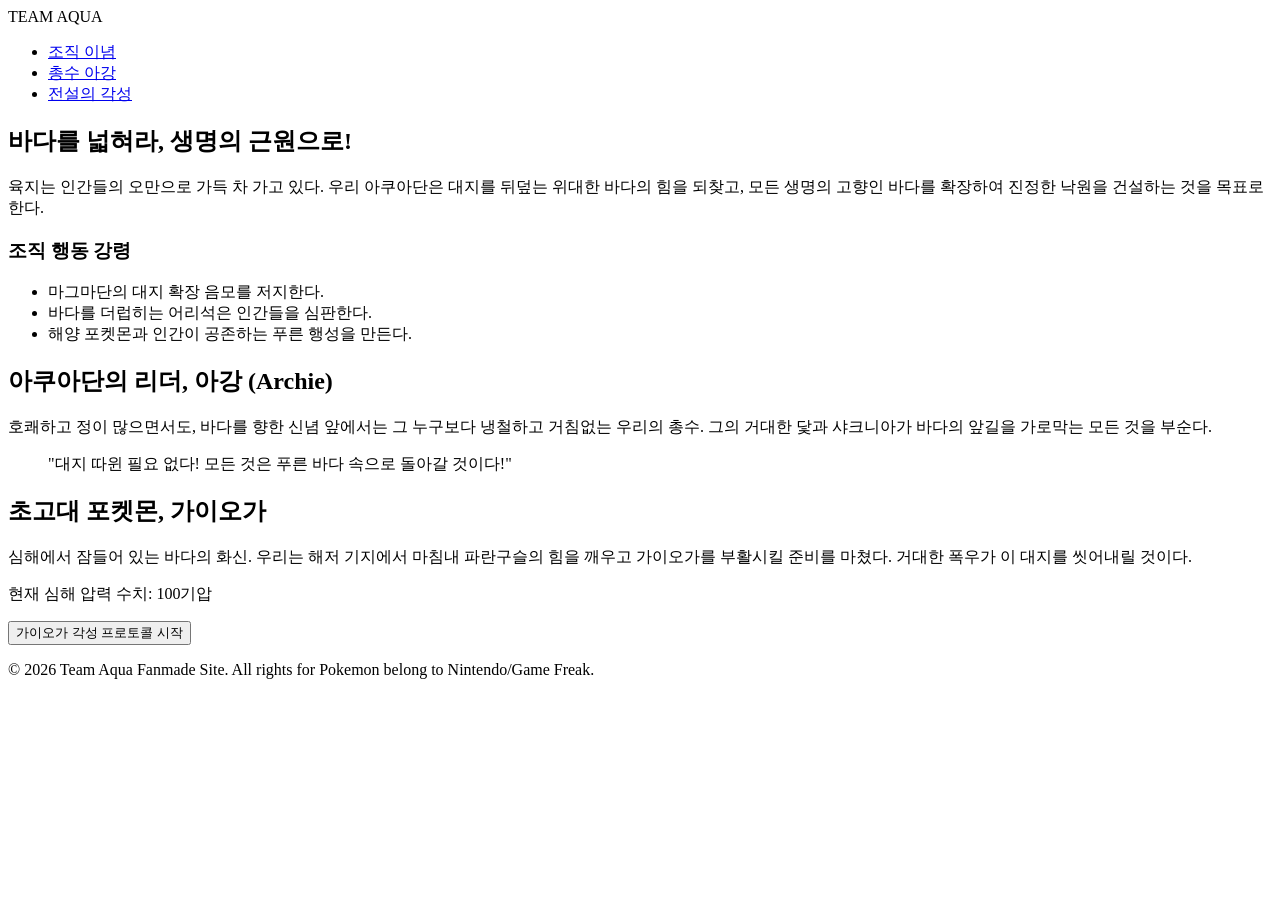
==== index.html @ 34874285 "Rename gemini-code-1783933275994.html to index.html" ====
<!DOCTYPE html>
<html lang="ko">
<head>
    <meta charset="UTF-8">
    <meta name="viewport" content="width=device-width, initial-scale=1.0">
    <title>아쿠아단 공식 커뮤니티 (팬메이드)</title>
    <link rel="stylesheet" href="style.css">
</head>
<body>

    <!-- 배경 애니메이션용 오버레이 -->
    <div class="ocean-bg"></div>

    <!-- 헤더 영역 -->
    <header>
        <div class="logo">TEAM AQUA</div>
        <nav>
            <ul>
                <li><a href="#vision" class="active">조직 이념</a></li>
                <li><a href="#leader">총수 아강</a></li>
                <li><a href="#kyogre">전설의 각성</a></li>
            </ul>
        </nav>
    </header>

    <!-- 메인 컨텐츠 리액터 -->
    <main class="container">
        
        <!-- 섹션 1: 조직 이념 -->
        <section id="vision" class="content-section active">
            <h2>바다를 넓혀라, 생명의 근원으로!</h2>
            <p>육지는 인간들의 오만으로 가득 차 가고 있다. 우리 아쿠아단은 대지를 뒤덮는 위대한 바다의 힘을 되찾고, 모든 생명의 고향인 바다를 확장하여 진정한 낙원을 건설하는 것을 목표로 한다.</p>
            <div class="card">
                <h3>조직 행동 강령</h3>
                <ul>
                    <li>마그마단의 대지 확장 음모를 저지한다.</li>
                    <li>바다를 더럽히는 어리석은 인간들을 심판한다.</li>
                    <li>해양 포켓몬과 인간이 공존하는 푸른 행성을 만든다.</li>
                </ul>
            </div>
        </section>

        <!-- 섹션 2: 총수 아강 -->
        <section id="leader" class="content-section">
            <h2>아쿠아단의 리더, 아강 (Archie)</h2>
            <p>호쾌하고 정이 많으면서도, 바다를 향한 신념 앞에서는 그 누구보다 냉철하고 거침없는 우리의 총수. 그의 거대한 닻과 샤크니아가 바다의 앞길을 가로막는 모든 것을 부순다.</p>
            <blockquote class="leader-quote">
                "대지 따윈 필요 없다! 모든 것은 푸른 바다 속으로 돌아갈 것이다!"
            </blockquote>
        </section>

        <!-- 섹션 3: 전설의 각성 -->
        <section id="kyogre" class="content-section">
            <h2>초고대 포켓몬, 가이오가</h2>
            <p>심해에서 잠들어 있는 바다의 화신. 우리는 해저 기지에서 마침내 파란구슬의 힘을 깨우고 가이오가를 부활시킬 준비를 마쳤다. 거대한 폭우가 이 대지를 씻어내릴 것이다.</p>
            
            <!-- 가상 인터랙션 버튼 -->
            <div class="widget-box">
                <p class="status-text">현재 심해 압력 수치: <span id="pressure-val">100</span>기압</p>
                <button id="awaken-btn" class="btn">가이오가 각성 프로토콜 시작</button>
            </div>
        </section>

    </main>

    <!-- 푸터 영역 -->
    <footer>
        <p>&copy; 2026 Team Aqua Fanmade Site. All rights for Pokemon belong to Nintendo/Game Freak.</p>
    </footer>

    <script src="script.js"></script>
</body>
</html>
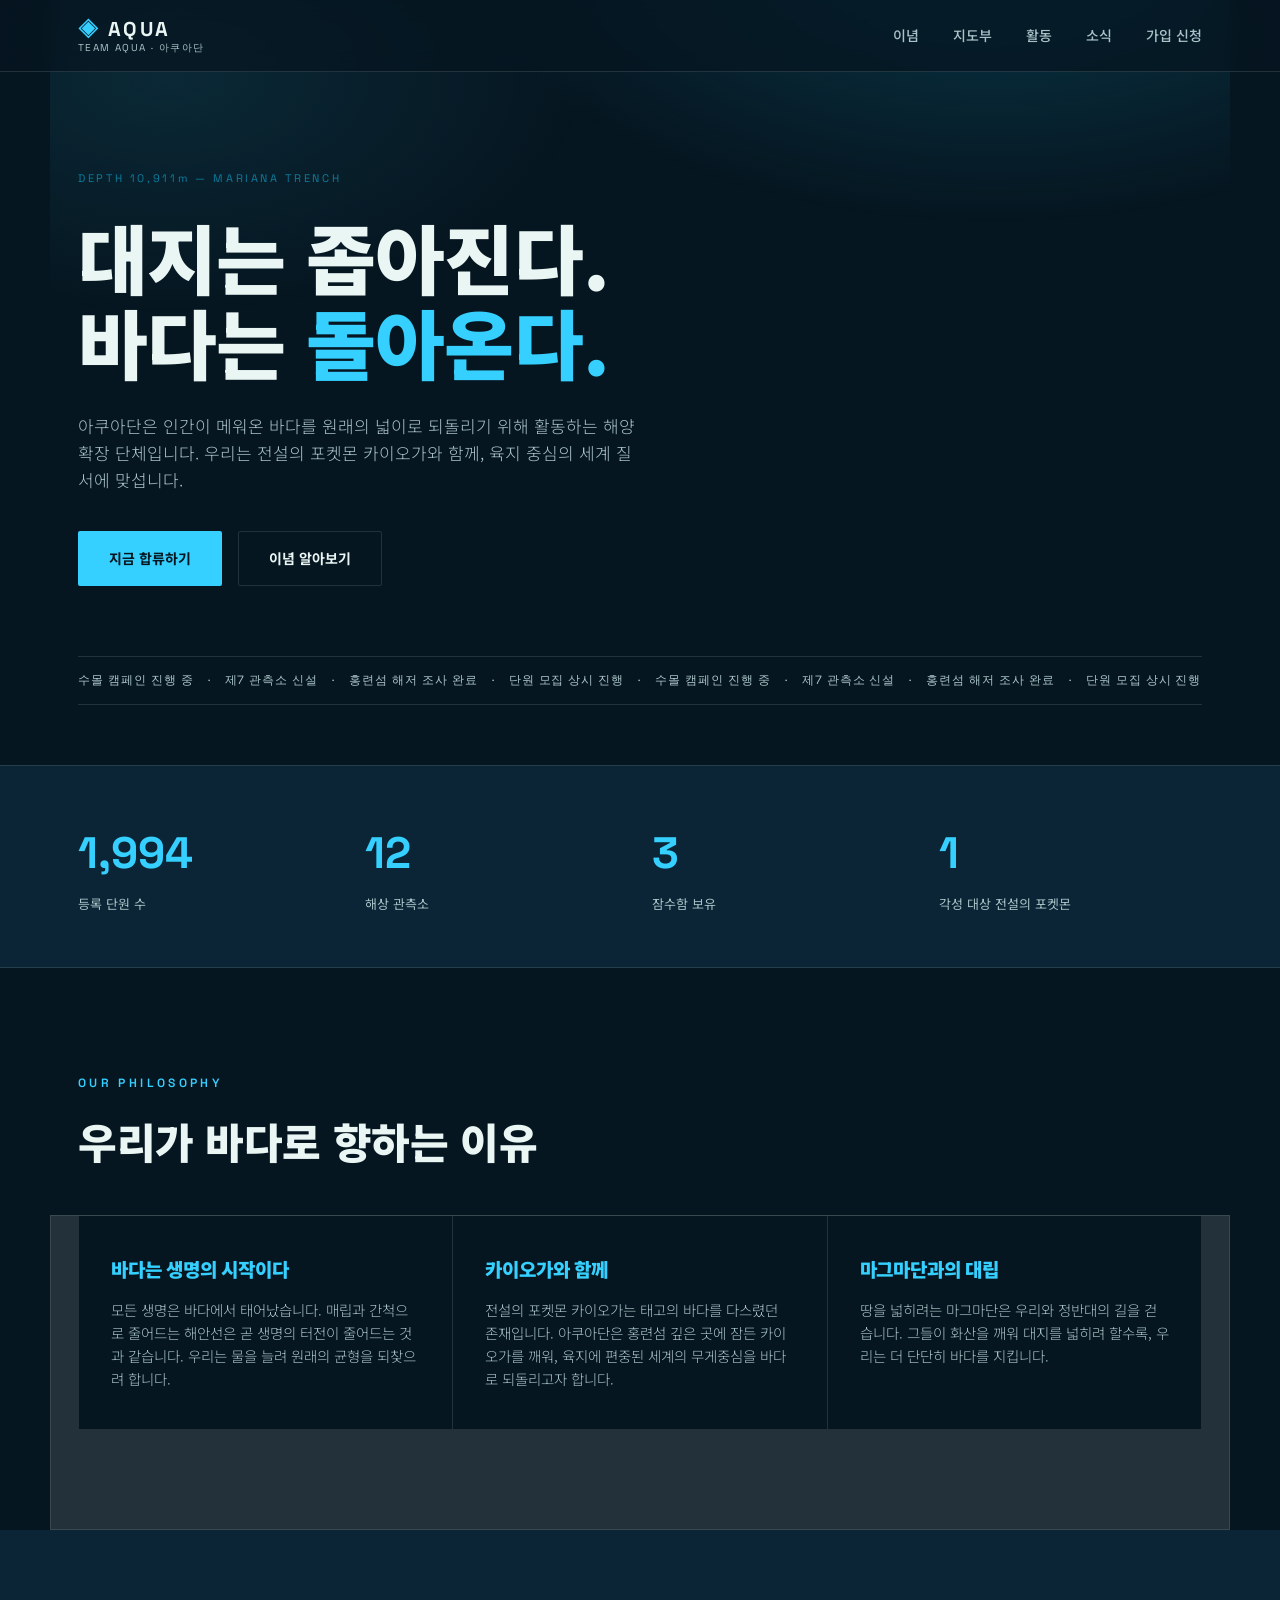
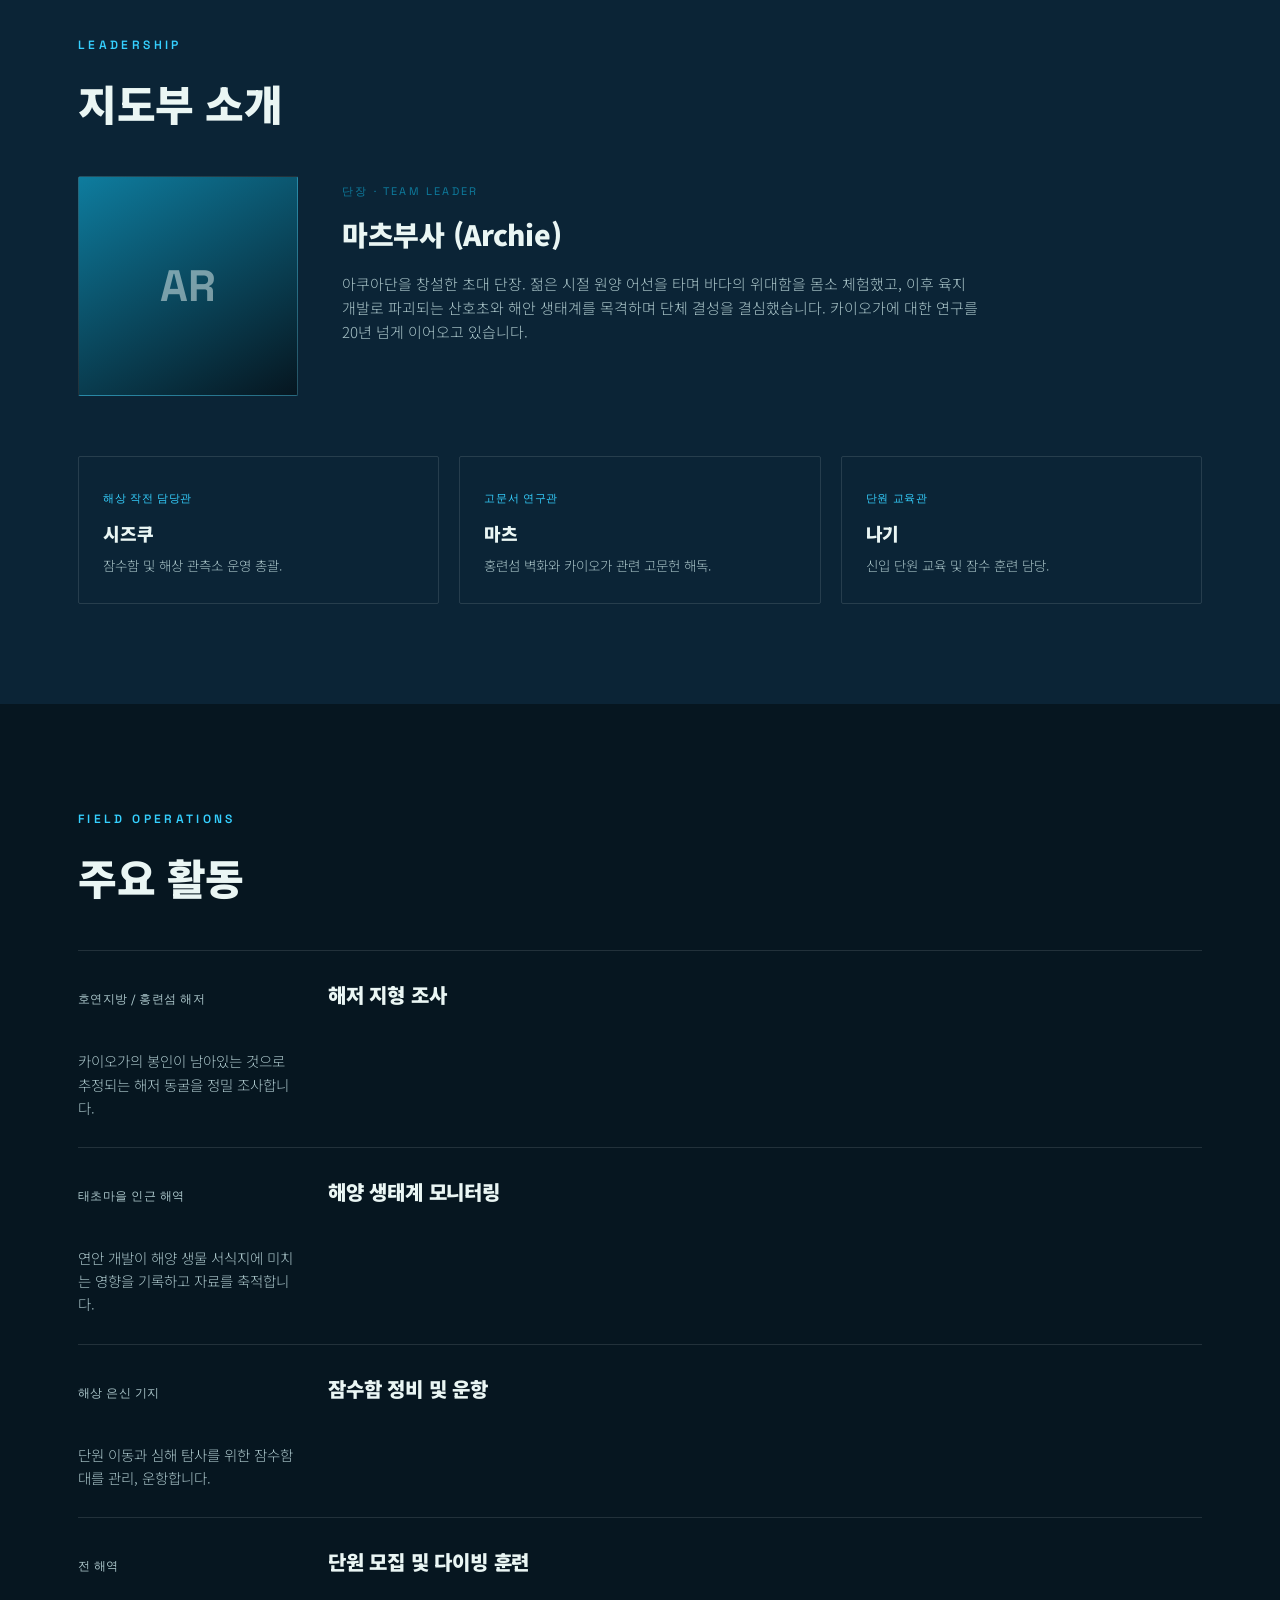
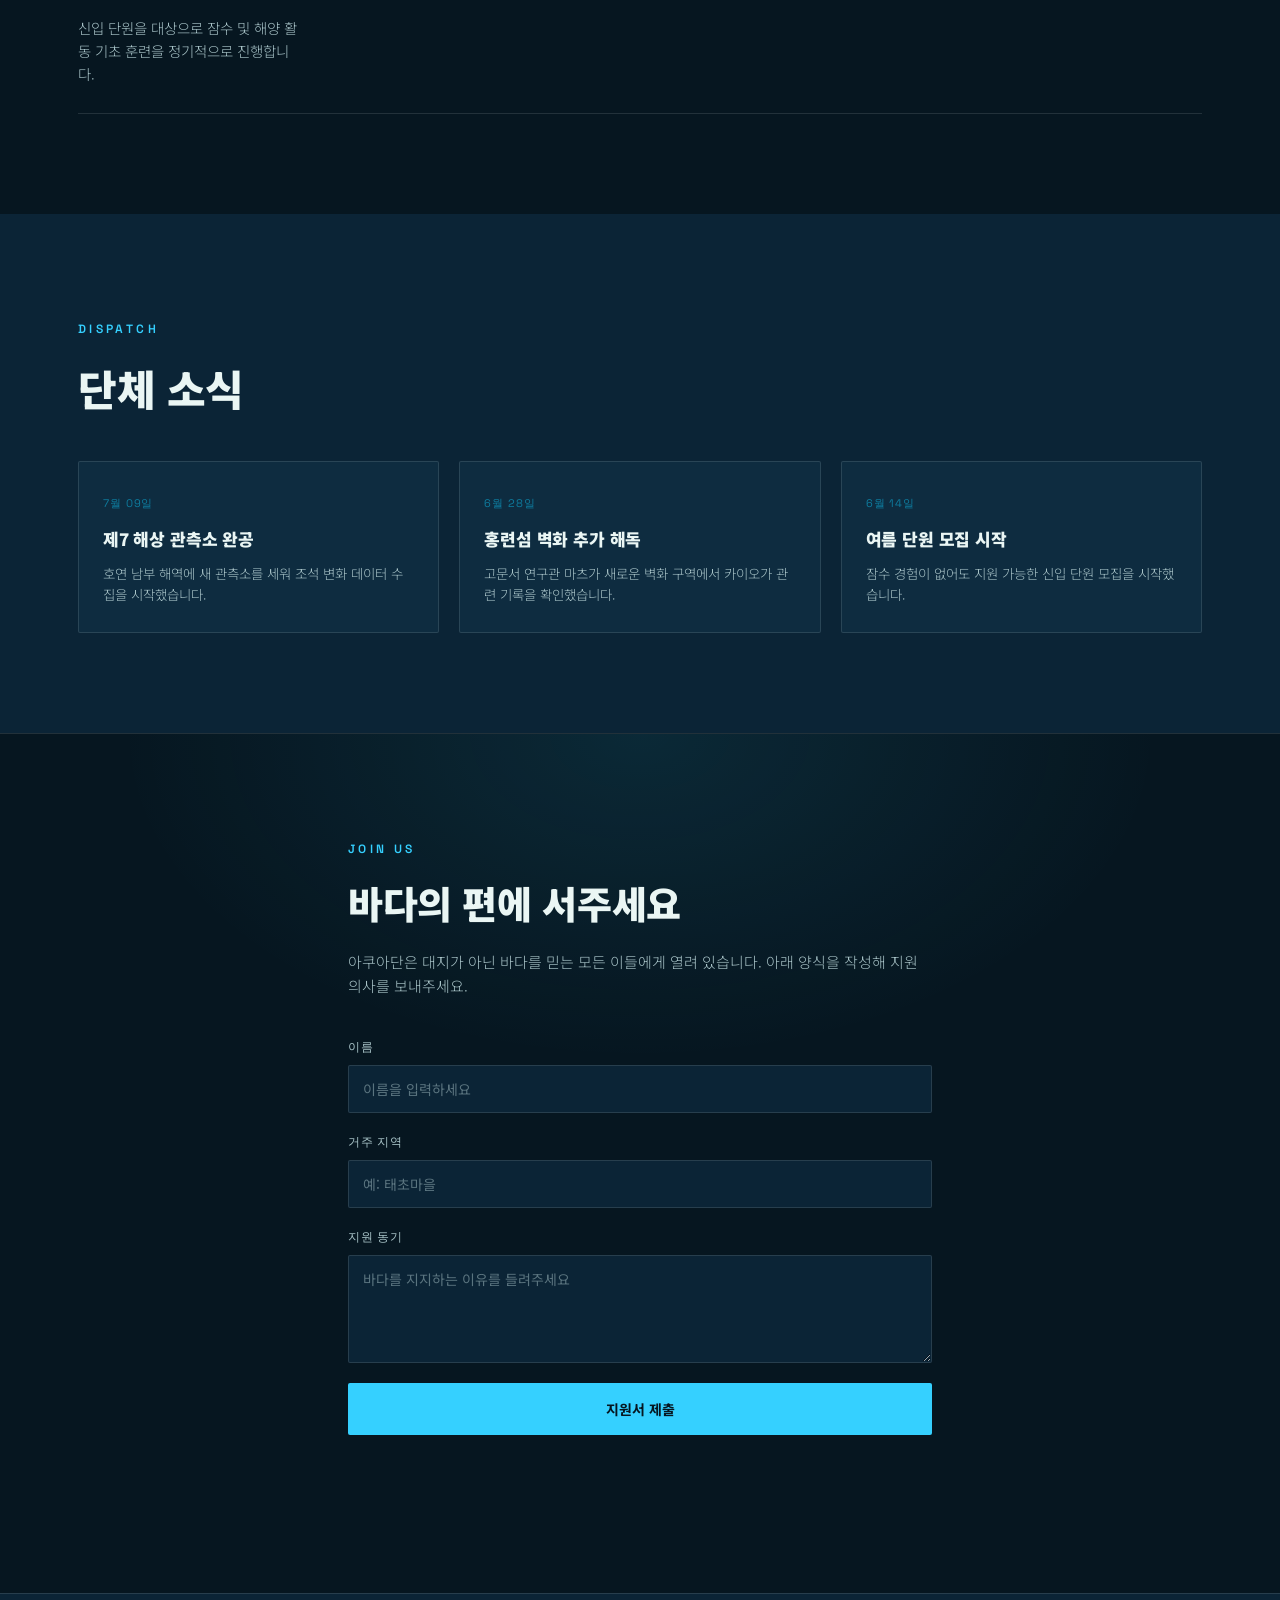
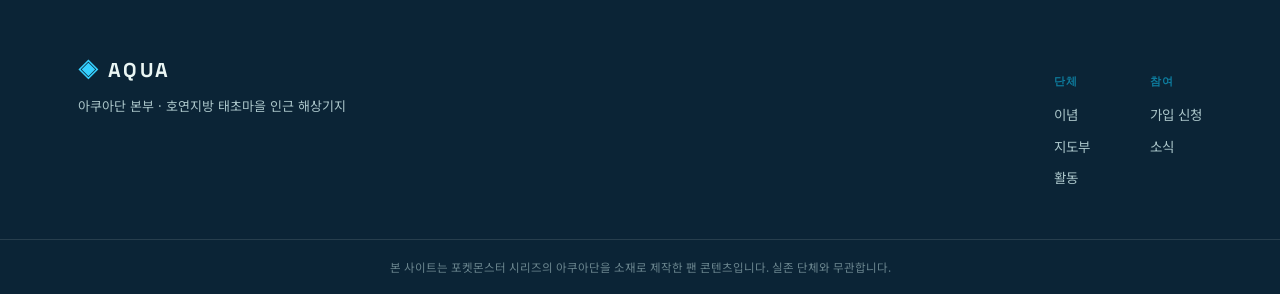
==== commit 1cbd17c7: "Add files via upload" ====
--- a/index.html
+++ b/index.html
@@ -1,73 +1,246 @@
 <!DOCTYPE html>
 <html lang="ko">
 <head>
-    <meta charset="UTF-8">
-    <meta name="viewport" content="width=device-width, initial-scale=1.0">
-    <title>아쿠아단 공식 커뮤니티 (팬메이드)</title>
-    <link rel="stylesheet" href="style.css">
+<meta charset="UTF-8">
+<meta name="viewport" content="width=device-width, initial-scale=1.0">
+<title>아쿠아단 | 바다를 되찾는 사람들</title>
+<link rel="preconnect" href="https://fonts.googleapis.com">
+<link href="https://fonts.googleapis.com/css2?family=Space+Grotesk:wght@400;500;600;700&family=Noto+Sans+KR:wght@300;400;500;700;900&display=swap" rel="stylesheet">
+<link rel="stylesheet" href="style.css">
 </head>
 <body>
 
-    <!-- 배경 애니메이션용 오버레이 -->
-    <div class="ocean-bg"></div>
-
-    <!-- 헤더 영역 -->
-    <header>
-        <div class="logo">TEAM AQUA</div>
-        <nav>
-            <ul>
-                <li><a href="#vision" class="active">조직 이념</a></li>
-                <li><a href="#leader">총수 아강</a></li>
-                <li><a href="#kyogre">전설의 각성</a></li>
-            </ul>
-        </nav>
-    </header>
-
-    <!-- 메인 컨텐츠 리액터 -->
-    <main class="container">
-        
-        <!-- 섹션 1: 조직 이념 -->
-        <section id="vision" class="content-section active">
-            <h2>바다를 넓혀라, 생명의 근원으로!</h2>
-            <p>육지는 인간들의 오만으로 가득 차 가고 있다. 우리 아쿠아단은 대지를 뒤덮는 위대한 바다의 힘을 되찾고, 모든 생명의 고향인 바다를 확장하여 진정한 낙원을 건설하는 것을 목표로 한다.</p>
-            <div class="card">
-                <h3>조직 행동 강령</h3>
-                <ul>
-                    <li>마그마단의 대지 확장 음모를 저지한다.</li>
-                    <li>바다를 더럽히는 어리석은 인간들을 심판한다.</li>
-                    <li>해양 포켓몬과 인간이 공존하는 푸른 행성을 만든다.</li>
-                </ul>
-            </div>
-        </section>
-
-        <!-- 섹션 2: 총수 아강 -->
-        <section id="leader" class="content-section">
-            <h2>아쿠아단의 리더, 아강 (Archie)</h2>
-            <p>호쾌하고 정이 많으면서도, 바다를 향한 신념 앞에서는 그 누구보다 냉철하고 거침없는 우리의 총수. 그의 거대한 닻과 샤크니아가 바다의 앞길을 가로막는 모든 것을 부순다.</p>
-            <blockquote class="leader-quote">
-                "대지 따윈 필요 없다! 모든 것은 푸른 바다 속으로 돌아갈 것이다!"
-            </blockquote>
-        </section>
-
-        <!-- 섹션 3: 전설의 각성 -->
-        <section id="kyogre" class="content-section">
-            <h2>초고대 포켓몬, 가이오가</h2>
-            <p>심해에서 잠들어 있는 바다의 화신. 우리는 해저 기지에서 마침내 파란구슬의 힘을 깨우고 가이오가를 부활시킬 준비를 마쳤다. 거대한 폭우가 이 대지를 씻어내릴 것이다.</p>
-            
-            <!-- 가상 인터랙션 버튼 -->
-            <div class="widget-box">
-                <p class="status-text">현재 심해 압력 수치: <span id="pressure-val">100</span>기압</p>
-                <button id="awaken-btn" class="btn">가이오가 각성 프로토콜 시작</button>
-            </div>
-        </section>
-
-    </main>
-
-    <!-- 푸터 영역 -->
-    <footer>
-        <p>&copy; 2026 Team Aqua Fanmade Site. All rights for Pokemon belong to Nintendo/Game Freak.</p>
-    </footer>
-
-    <script src="script.js"></script>
+<div class="sonar-layer" id="sonarLayer" aria-hidden="true"></div>
+
+<header class="site-header" id="siteHeader">
+  <div class="header-inner">
+    <a href="#top" class="brand">
+      <span class="brand-mark">AQUA</span>
+      <span class="brand-sub">TEAM AQUA · 아쿠아단</span>
+    </a>
+    <nav class="main-nav" aria-label="주요 메뉴">
+      <a href="#mission">이념</a>
+      <a href="#leadership">지도부</a>
+      <a href="#operations">활동</a>
+      <a href="#news">소식</a>
+      <a href="#join">가입 신청</a>
+    </nav>
+    <button class="nav-toggle" id="navToggle" aria-label="메뉴 열기" aria-expanded="false">
+      <span></span><span></span><span></span>
+    </button>
+  </div>
+</header>
+
+<main id="top">
+
+  <section class="hero">
+    <div class="hero-depth-label">DEPTH 10,911m — MARIANA TRENCH</div>
+    <h1 class="hero-headline">
+      대지는 좁아진다.<br>
+      바다는 <span class="hl-accent">돌아온다.</span>
+    </h1>
+    <p class="hero-sub">
+      아쿠아단은 인간이 메워온 바다를 원래의 넓이로 되돌리기 위해 활동하는 해양 확장 단체입니다.
+      우리는 전설의 포켓몬 카이오가와 함께, 육지 중심의 세계 질서에 맞섭니다.
+    </p>
+    <div class="hero-actions">
+      <a href="#join" class="btn btn-primary">지금 합류하기</a>
+      <a href="#mission" class="btn btn-ghost">이념 알아보기</a>
+    </div>
+    <div class="hero-ticker" aria-hidden="true">
+      <div class="ticker-track">
+        <span>수몰 캠페인 진행 중</span><span>·</span>
+        <span>제7 관측소 신설</span><span>·</span>
+        <span>홍련섬 해저 조사 완료</span><span>·</span>
+        <span>단원 모집 상시 진행</span><span>·</span>
+        <span>수몰 캠페인 진행 중</span><span>·</span>
+        <span>제7 관측소 신설</span><span>·</span>
+        <span>홍련섬 해저 조사 완료</span><span>·</span>
+        <span>단원 모집 상시 진행</span><span>·</span>
+      </div>
+    </div>
+  </section>
+
+  <section class="stats" aria-label="단체 현황">
+    <div class="stats-inner">
+      <div class="stat">
+        <span class="stat-num" data-count="1994">0</span>
+        <span class="stat-label">등록 단원 수</span>
+      </div>
+      <div class="stat">
+        <span class="stat-num" data-count="12">0</span>
+        <span class="stat-label">해상 관측소</span>
+      </div>
+      <div class="stat">
+        <span class="stat-num" data-count="3">0</span>
+        <span class="stat-label">잠수함 보유</span>
+      </div>
+      <div class="stat">
+        <span class="stat-num" data-count="1">0</span>
+        <span class="stat-label">각성 대상 전설의 포켓몬</span>
+      </div>
+    </div>
+  </section>
+
+  <section id="mission" class="mission">
+    <div class="section-head">
+      <span class="eyebrow">OUR PHILOSOPHY</span>
+      <h2>우리가 바다로 향하는 이유</h2>
+    </div>
+    <div class="mission-grid">
+      <article class="mission-card">
+        <h3>바다는 생명의 시작이다</h3>
+        <p>모든 생명은 바다에서 태어났습니다. 매립과 간척으로 줄어드는 해안선은 곧 생명의 터전이 줄어드는 것과 같습니다. 우리는 물을 늘려 원래의 균형을 되찾으려 합니다.</p>
+      </article>
+      <article class="mission-card">
+        <h3>카이오가와 함께</h3>
+        <p>전설의 포켓몬 카이오가는 태고의 바다를 다스렸던 존재입니다. 아쿠아단은 홍련섬 깊은 곳에 잠든 카이오가를 깨워, 육지에 편중된 세계의 무게중심을 바다로 되돌리고자 합니다.</p>
+      </article>
+      <article class="mission-card">
+        <h3>마그마단과의 대립</h3>
+        <p>땅을 넓히려는 마그마단은 우리와 정반대의 길을 걷습니다. 그들이 화산을 깨워 대지를 넓히려 할수록, 우리는 더 단단히 바다를 지킵니다.</p>
+      </article>
+    </div>
+  </section>
+
+  <section id="leadership" class="leadership">
+    <div class="section-head">
+      <span class="eyebrow">LEADERSHIP</span>
+      <h2>지도부 소개</h2>
+    </div>
+    <div class="leader-feature">
+      <div class="leader-photo" aria-hidden="true">
+        <div class="photo-placeholder">AR</div>
+      </div>
+      <div class="leader-info">
+        <span class="leader-role">단장 · TEAM LEADER</span>
+        <h3>마츠부사 (Archie)</h3>
+        <p>아쿠아단을 창설한 초대 단장. 젊은 시절 원양 어선을 타며 바다의 위대함을 몸소 체험했고, 이후 육지 개발로 파괴되는 산호초와 해안 생태계를 목격하며 단체 결성을 결심했습니다. 카이오가에 대한 연구를 20년 넘게 이어오고 있습니다.</p>
+      </div>
+    </div>
+    <div class="admin-grid">
+      <div class="admin-card">
+        <span class="admin-tag">해상 작전 담당관</span>
+        <h4>시즈쿠</h4>
+        <p>잠수함 및 해상 관측소 운영 총괄.</p>
+      </div>
+      <div class="admin-card">
+        <span class="admin-tag">고문서 연구관</span>
+        <h4>마츠</h4>
+        <p>홍련섬 벽화와 카이오가 관련 고문헌 해독.</p>
+      </div>
+      <div class="admin-card">
+        <span class="admin-tag">단원 교육관</span>
+        <h4>나기</h4>
+        <p>신입 단원 교육 및 잠수 훈련 담당.</p>
+      </div>
+    </div>
+  </section>
+
+  <section id="operations" class="operations">
+    <div class="section-head">
+      <span class="eyebrow">FIELD OPERATIONS</span>
+      <h2>주요 활동</h2>
+    </div>
+    <div class="ops-list">
+      <div class="ops-row">
+        <span class="ops-loc">호연지방 / 홍련섬 해저</span>
+        <h3>해저 지형 조사</h3>
+        <p>카이오가의 봉인이 남아있는 것으로 추정되는 해저 동굴을 정밀 조사합니다.</p>
+      </div>
+      <div class="ops-row">
+        <span class="ops-loc">태초마을 인근 해역</span>
+        <h3>해양 생태계 모니터링</h3>
+        <p>연안 개발이 해양 생물 서식지에 미치는 영향을 기록하고 자료를 축적합니다.</p>
+      </div>
+      <div class="ops-row">
+        <span class="ops-loc">해상 은신 기지</span>
+        <h3>잠수함 정비 및 운항</h3>
+        <p>단원 이동과 심해 탐사를 위한 잠수함대를 관리, 운항합니다.</p>
+      </div>
+      <div class="ops-row">
+        <span class="ops-loc">전 해역</span>
+        <h3>단원 모집 및 다이빙 훈련</h3>
+        <p>신입 단원을 대상으로 잠수 및 해양 활동 기초 훈련을 정기적으로 진행합니다.</p>
+      </div>
+    </div>
+  </section>
+
+  <section id="news" class="news">
+    <div class="section-head">
+      <span class="eyebrow">DISPATCH</span>
+      <h2>단체 소식</h2>
+    </div>
+    <div class="news-grid">
+      <article class="news-card">
+        <span class="news-date">7월 09일</span>
+        <h3>제7 해상 관측소 완공</h3>
+        <p>호연 남부 해역에 새 관측소를 세워 조석 변화 데이터 수집을 시작했습니다.</p>
+      </article>
+      <article class="news-card">
+        <span class="news-date">6월 28일</span>
+        <h3>홍련섬 벽화 추가 해독</h3>
+        <p>고문서 연구관 마츠가 새로운 벽화 구역에서 카이오가 관련 기록을 확인했습니다.</p>
+      </article>
+      <article class="news-card">
+        <span class="news-date">6월 14일</span>
+        <h3>여름 단원 모집 시작</h3>
+        <p>잠수 경험이 없어도 지원 가능한 신입 단원 모집을 시작했습니다.</p>
+      </article>
+    </div>
+  </section>
+
+  <section id="join" class="join">
+    <div class="join-inner">
+      <span class="eyebrow">JOIN US</span>
+      <h2>바다의 편에 서주세요</h2>
+      <p>아쿠아단은 대지가 아닌 바다를 믿는 모든 이들에게 열려 있습니다. 아래 양식을 작성해 지원 의사를 보내주세요.</p>
+      <form class="join-form" id="joinForm">
+        <div class="field">
+          <label for="name">이름</label>
+          <input type="text" id="name" name="name" placeholder="이름을 입력하세요" required>
+        </div>
+        <div class="field">
+          <label for="region">거주 지역</label>
+          <input type="text" id="region" name="region" placeholder="예: 태초마을" required>
+        </div>
+        <div class="field">
+          <label for="reason">지원 동기</label>
+          <textarea id="reason" name="reason" rows="4" placeholder="바다를 지지하는 이유를 들려주세요"></textarea>
+        </div>
+        <button type="submit" class="btn btn-primary btn-wide">지원서 제출</button>
+        <p class="form-status" id="formStatus" role="status"></p>
+      </form>
+    </div>
+  </section>
+
+</main>
+
+<footer class="site-footer">
+  <div class="footer-inner">
+    <div class="footer-brand">
+      <span class="brand-mark">AQUA</span>
+      <p>아쿠아단 본부 · 호연지방 태초마을 인근 해상기지</p>
+    </div>
+    <div class="footer-links">
+      <div class="footer-col">
+        <h5>단체</h5>
+        <a href="#mission">이념</a>
+        <a href="#leadership">지도부</a>
+        <a href="#operations">활동</a>
+      </div>
+      <div class="footer-col">
+        <h5>참여</h5>
+        <a href="#join">가입 신청</a>
+        <a href="#news">소식</a>
+      </div>
+    </div>
+  </div>
+  <div class="footer-bottom">
+    <p>본 사이트는 포켓몬스터 시리즈의 아쿠아단을 소재로 제작한 팬 콘텐츠입니다. 실존 단체와 무관합니다.</p>
+  </div>
+</footer>
+
+<script src="script.js"></script>
 </body>
 </html>
--- a/style.css
+++ b/style.css
@@ -0,0 +1,555 @@
+/* ================================
+   TEAM AQUA — DESIGN TOKENS
+   Color   : #061620 심해 배경 / #0b2436 서브 배경 / #0e7c9e 티얼 / #35d0ff 시안 액센트 / #eaf6f4 폼(거품) 텍스트 / #ff5d5d 경고(코랄)
+   Type    : 'Noto Sans KR' 900/700 — 헤드라인, 'Noto Sans KR' 400 — 본문, 'Space Grotesk' — 라틴 라벨/숫자
+   Signature: 스크롤 시 퍼지는 소나(sonar) 파동 레이어 — 카이오가가 깨어나길 기다리는 심해의 신호
+   ================================ */
+
+:root{
+  --navy-deep:#061620;
+  --navy-mid:#0b2436;
+  --navy-card:#0e2c40;
+  --teal:#0e7c9e;
+  --cyan:#35d0ff;
+  --foam:#eaf6f4;
+  --foam-dim:#a9c4c8;
+  --coral:#ff5d5d;
+  --line: rgba(234,246,244,0.12);
+  --radius: 2px;
+  --font-display:'Noto Sans KR', sans-serif;
+  --font-label:'Space Grotesk', sans-serif;
+}
+
+*{ box-sizing:border-box; }
+html{ scroll-behavior:smooth; }
+body{
+  margin:0;
+  background:var(--navy-deep);
+  color:var(--foam);
+  font-family:'Noto Sans KR', sans-serif;
+  font-weight:400;
+  line-height:1.6;
+  -webkit-font-smoothing:antialiased;
+  overflow-x:hidden;
+}
+a{ color:inherit; text-decoration:none; }
+h1,h2,h3,h4{ font-family:var(--font-display); font-weight:900; margin:0; letter-spacing:-0.01em; }
+p{ margin:0; }
+ul{ margin:0; padding:0; list-style:none; }
+button{ font-family:inherit; cursor:pointer; }
+input,textarea{ font-family:inherit; }
+
+:focus-visible{
+  outline:2px solid var(--cyan);
+  outline-offset:3px;
+}
+
+.eyebrow{
+  display:inline-block;
+  font-family:var(--font-label);
+  font-size:12px;
+  letter-spacing:0.28em;
+  color:var(--cyan);
+  margin-bottom:14px;
+  font-weight:600;
+}
+
+/* ---------- Sonar signature layer ---------- */
+.sonar-layer{
+  position:fixed;
+  inset:0;
+  pointer-events:none;
+  z-index:0;
+  overflow:hidden;
+}
+.sonar-ring{
+  position:absolute;
+  left:var(--x); top:var(--y);
+  width:20px; height:20px;
+  border-radius:50%;
+  border:1px solid var(--cyan);
+  opacity:0.55;
+  transform:translate(-50%,-50%) scale(0);
+  animation:sonar-expand 2.6s ease-out forwards;
+}
+@keyframes sonar-expand{
+  0%{ transform:translate(-50%,-50%) scale(0); opacity:0.5; }
+  100%{ transform:translate(-50%,-50%) scale(22); opacity:0; }
+}
+@media (prefers-reduced-motion: reduce){
+  .sonar-ring{ animation:none; display:none; }
+}
+
+/* ---------- Header ---------- */
+.site-header{
+  position:fixed; top:0; left:0; right:0;
+  z-index:100;
+  background:rgba(6,22,32,0.72);
+  backdrop-filter:blur(10px);
+  border-bottom:1px solid var(--line);
+  transition:background .3s ease;
+}
+.header-inner{
+  max-width:1180px;
+  margin:0 auto;
+  padding:18px 28px;
+  display:flex;
+  align-items:center;
+  justify-content:space-between;
+}
+.brand{ display:flex; flex-direction:column; line-height:1.1; }
+.brand-mark{
+  font-family:var(--font-label);
+  font-weight:700;
+  font-size:20px;
+  letter-spacing:0.12em;
+  color:var(--foam);
+}
+.brand-mark::before{
+  content:'◈ ';
+  color:var(--cyan);
+}
+.brand-sub{
+  font-family:var(--font-label);
+  font-size:10px;
+  letter-spacing:0.14em;
+  color:var(--foam-dim);
+  margin-top:2px;
+}
+.main-nav{ display:flex; gap:34px; }
+.main-nav a{
+  font-size:14px;
+  font-weight:500;
+  color:var(--foam-dim);
+  position:relative;
+  padding:4px 0;
+  transition:color .2s ease;
+}
+.main-nav a:hover{ color:var(--foam); }
+.main-nav a::after{
+  content:'';
+  position:absolute; left:0; bottom:-2px;
+  width:0; height:1px;
+  background:var(--cyan);
+  transition:width .25s ease;
+}
+.main-nav a:hover::after{ width:100%; }
+
+.nav-toggle{
+  display:none;
+  flex-direction:column;
+  gap:5px;
+  background:none;
+  border:none;
+  padding:6px;
+}
+.nav-toggle span{
+  width:22px; height:2px; background:var(--foam);
+}
+
+/* ---------- Hero ---------- */
+.hero{
+  position:relative;
+  z-index:1;
+  padding:170px 28px 60px;
+  max-width:1180px;
+  margin:0 auto;
+  background:
+    radial-gradient(ellipse 900px 500px at 80% -10%, rgba(14,124,158,0.35), transparent 60%),
+    radial-gradient(ellipse 700px 400px at 10% 10%, rgba(53,208,255,0.10), transparent 60%);
+}
+.hero-depth-label{
+  font-family:var(--font-label);
+  font-size:11px;
+  letter-spacing:0.24em;
+  color:var(--teal);
+  margin-bottom:26px;
+}
+.hero-headline{
+  font-size:clamp(38px, 6.4vw, 76px);
+  line-height:1.12;
+  color:var(--foam);
+  max-width:820px;
+}
+.hl-accent{ color:var(--cyan); }
+.hero-sub{
+  margin-top:28px;
+  max-width:560px;
+  font-size:17px;
+  color:var(--foam-dim);
+  font-weight:300;
+}
+.hero-actions{
+  margin-top:38px;
+  display:flex;
+  gap:16px;
+  flex-wrap:wrap;
+}
+.btn{
+  display:inline-block;
+  padding:15px 30px;
+  font-size:14px;
+  font-weight:700;
+  border-radius:var(--radius);
+  border:1px solid transparent;
+  transition:all .2s ease;
+}
+.btn-primary{
+  background:var(--cyan);
+  color:var(--navy-deep);
+}
+.btn-primary:hover{ background:#5cdcff; transform:translateY(-1px); }
+.btn-ghost{
+  border-color:var(--line);
+  color:var(--foam);
+}
+.btn-ghost:hover{ border-color:var(--cyan); color:var(--cyan); }
+.btn-wide{ width:100%; text-align:center; }
+
+.hero-ticker{
+  margin-top:70px;
+  border-top:1px solid var(--line);
+  border-bottom:1px solid var(--line);
+  overflow:hidden;
+  padding:14px 0;
+}
+.ticker-track{
+  display:flex;
+  gap:14px;
+  white-space:nowrap;
+  width:max-content;
+  font-family:var(--font-label);
+  font-size:12px;
+  letter-spacing:0.08em;
+  color:var(--foam-dim);
+  animation:ticker-scroll 26s linear infinite;
+}
+@keyframes ticker-scroll{
+  from{ transform:translateX(0); }
+  to{ transform:translateX(-50%); }
+}
+
+/* ---------- Stats ---------- */
+.stats{
+  position:relative; z-index:1;
+  background:var(--navy-mid);
+  border-top:1px solid var(--line);
+  border-bottom:1px solid var(--line);
+}
+.stats-inner{
+  max-width:1180px;
+  margin:0 auto;
+  padding:52px 28px;
+  display:grid;
+  grid-template-columns:repeat(4,1fr);
+  gap:24px;
+}
+.stat{ display:flex; flex-direction:column; gap:6px; }
+.stat-num{
+  font-family:var(--font-label);
+  font-size:clamp(28px,4vw,44px);
+  font-weight:700;
+  color:var(--cyan);
+}
+.stat-label{
+  font-size:13px;
+  color:var(--foam-dim);
+}
+
+/* ---------- Section shared ---------- */
+section{ position:relative; z-index:1; }
+.section-head{
+  max-width:1180px;
+  margin:0 auto;
+  padding:100px 28px 40px;
+}
+.section-head h2{
+  font-size:clamp(28px,3.6vw,42px);
+  color:var(--foam);
+}
+
+/* ---------- Mission ---------- */
+.mission-grid{
+  max-width:1180px;
+  margin:0 auto;
+  padding:0 28px 100px;
+  display:grid;
+  grid-template-columns:repeat(3,1fr);
+  gap:1px;
+  background:var(--line);
+  border:1px solid var(--line);
+}
+.mission-card{
+  background:var(--navy-deep);
+  padding:38px 32px;
+}
+.mission-card h3{
+  font-size:19px;
+  color:var(--cyan);
+  margin-bottom:14px;
+}
+.mission-card p{
+  font-size:14.5px;
+  color:var(--foam-dim);
+  font-weight:300;
+}
+
+/* ---------- Leadership ---------- */
+.leadership{ background:var(--navy-mid); }
+.leader-feature{
+  max-width:1180px;
+  margin:0 auto;
+  padding:0 28px 60px;
+  display:grid;
+  grid-template-columns:220px 1fr;
+  gap:44px;
+  align-items:start;
+}
+.photo-placeholder{
+  width:220px; height:220px;
+  background:linear-gradient(150deg, var(--teal), var(--navy-deep));
+  border:1px solid var(--line);
+  display:flex; align-items:center; justify-content:center;
+  font-family:var(--font-label);
+  font-size:44px;
+  font-weight:700;
+  color:rgba(234,246,244,0.5);
+  border-radius:var(--radius);
+}
+.leader-role{
+  font-family:var(--font-label);
+  font-size:11px;
+  letter-spacing:0.2em;
+  color:var(--teal);
+}
+.leader-info h3{
+  font-size:28px;
+  margin:10px 0 16px;
+  color:var(--foam);
+}
+.leader-info p{
+  font-size:15px;
+  color:var(--foam-dim);
+  font-weight:300;
+  max-width:640px;
+}
+.admin-grid{
+  max-width:1180px;
+  margin:0 auto;
+  padding:0 28px 100px;
+  display:grid;
+  grid-template-columns:repeat(3,1fr);
+  gap:20px;
+}
+.admin-card{
+  border:1px solid var(--line);
+  padding:26px 24px;
+  border-radius:var(--radius);
+}
+.admin-tag{
+  font-family:var(--font-label);
+  font-size:11px;
+  color:var(--cyan);
+  letter-spacing:0.06em;
+}
+.admin-card h4{
+  font-size:18px;
+  margin:10px 0 8px;
+  color:var(--foam);
+}
+.admin-card p{
+  font-size:13.5px;
+  color:var(--foam-dim);
+  font-weight:300;
+}
+
+/* ---------- Operations ---------- */
+.ops-list{
+  max-width:1180px;
+  margin:0 auto;
+  padding:0 28px 100px;
+}
+.ops-row{
+  display:grid;
+  grid-template-columns:220px 1fr;
+  gap:30px;
+  padding:28px 0;
+  border-top:1px solid var(--line);
+  align-items:baseline;
+}
+.ops-list .ops-row:last-child{ border-bottom:1px solid var(--line); }
+.ops-loc{
+  font-family:var(--font-label);
+  font-size:12px;
+  color:var(--foam-dim);
+  letter-spacing:0.04em;
+}
+.ops-row h3{
+  font-size:20px;
+  color:var(--foam);
+  margin-bottom:8px;
+}
+.ops-row p{
+  font-size:14.5px;
+  color:var(--foam-dim);
+  font-weight:300;
+  max-width:560px;
+}
+
+/* ---------- News ---------- */
+.news{ background:var(--navy-mid); }
+.news-grid{
+  max-width:1180px;
+  margin:0 auto;
+  padding:0 28px 100px;
+  display:grid;
+  grid-template-columns:repeat(3,1fr);
+  gap:20px;
+}
+.news-card{
+  background:var(--navy-card);
+  border:1px solid var(--line);
+  padding:26px 24px;
+  border-radius:var(--radius);
+  transition:border-color .2s ease, transform .2s ease;
+}
+.news-card:hover{
+  border-color:var(--teal);
+  transform:translateY(-3px);
+}
+.news-date{
+  font-family:var(--font-label);
+  font-size:11px;
+  color:var(--teal);
+  letter-spacing:0.08em;
+}
+.news-card h3{
+  font-size:17px;
+  margin:12px 0 10px;
+  color:var(--foam);
+}
+.news-card p{
+  font-size:13.5px;
+  color:var(--foam-dim);
+  font-weight:300;
+}
+
+/* ---------- Join ---------- */
+.join{
+  background:
+    radial-gradient(ellipse 800px 500px at 50% 0%, rgba(53,208,255,0.10), transparent 65%),
+    var(--navy-deep);
+  border-top:1px solid var(--line);
+}
+.join-inner{
+  max-width:640px;
+  margin:0 auto;
+  padding:100px 28px 120px;
+  text-align:left;
+}
+.join h2{ font-size:clamp(26px,3.4vw,38px); margin-bottom:16px; color:var(--foam); }
+.join > .join-inner > p{
+  color:var(--foam-dim);
+  font-weight:300;
+  font-size:15px;
+  margin-bottom:40px;
+}
+.join-form{ display:flex; flex-direction:column; gap:20px; }
+.field{ display:flex; flex-direction:column; gap:8px; }
+.field label{
+  font-size:12px;
+  letter-spacing:0.06em;
+  color:var(--foam-dim);
+  font-family:var(--font-label);
+}
+.field input, .field textarea{
+  background:var(--navy-mid);
+  border:1px solid var(--line);
+  border-radius:var(--radius);
+  padding:13px 14px;
+  color:var(--foam);
+  font-size:14px;
+  resize:vertical;
+  transition:border-color .2s ease;
+}
+.field input:focus, .field textarea:focus{
+  border-color:var(--cyan);
+  outline:none;
+}
+.field input::placeholder, .field textarea::placeholder{ color:rgba(169,196,200,0.5); }
+.form-status{
+  font-size:13.5px;
+  color:var(--cyan);
+  min-height:18px;
+}
+
+/* ---------- Footer ---------- */
+.site-footer{
+  background:var(--navy-mid);
+  border-top:1px solid var(--line);
+  position:relative; z-index:1;
+}
+.footer-inner{
+  max-width:1180px;
+  margin:0 auto;
+  padding:60px 28px 40px;
+  display:flex;
+  justify-content:space-between;
+  gap:40px;
+  flex-wrap:wrap;
+}
+.footer-brand p{
+  margin-top:10px;
+  font-size:13px;
+  color:var(--foam-dim);
+  max-width:280px;
+}
+.footer-links{ display:flex; gap:60px; }
+.footer-col h5{
+  font-family:var(--font-label);
+  font-size:11px;
+  letter-spacing:0.12em;
+  color:var(--teal);
+  margin-bottom:14px;
+}
+.footer-col a{
+  display:block;
+  font-size:13.5px;
+  color:var(--foam-dim);
+  margin-bottom:10px;
+}
+.footer-col a:hover{ color:var(--cyan); }
+.footer-bottom{
+  border-top:1px solid var(--line);
+  padding:18px 28px;
+  text-align:center;
+}
+.footer-bottom p{
+  font-size:11.5px;
+  color:rgba(169,196,200,0.6);
+  max-width:1180px;
+  margin:0 auto;
+}
+
+/* ---------- Reveal on scroll ---------- */
+.reveal{
+  opacity:0;
+  transform:translateY(18px);
+  transition:opacity .7s ease, transform .7s ease;
+}
+.reveal.is-visible{
+  opacity:1;
+  transform:translateY(0);
+}
+
+/* ---------- Responsive ---------- */
+@media (max-width: 860px){
+  .main-nav{ display:none; }
+  .nav-toggle{ display:flex; }
+  .mission-grid{ grid-template-columns:1fr; }
+  .admin-grid{ grid-template-columns:1fr; }
+  .news-grid{ grid-template-columns:1fr; }
+  .stats-inner{ grid-template-columns:repeat(2,1fr); }
+  .leader-feature{ grid-template-columns:1fr; }
+  .ops-row{ grid-template-columns:1fr; gap:8px; }
+}
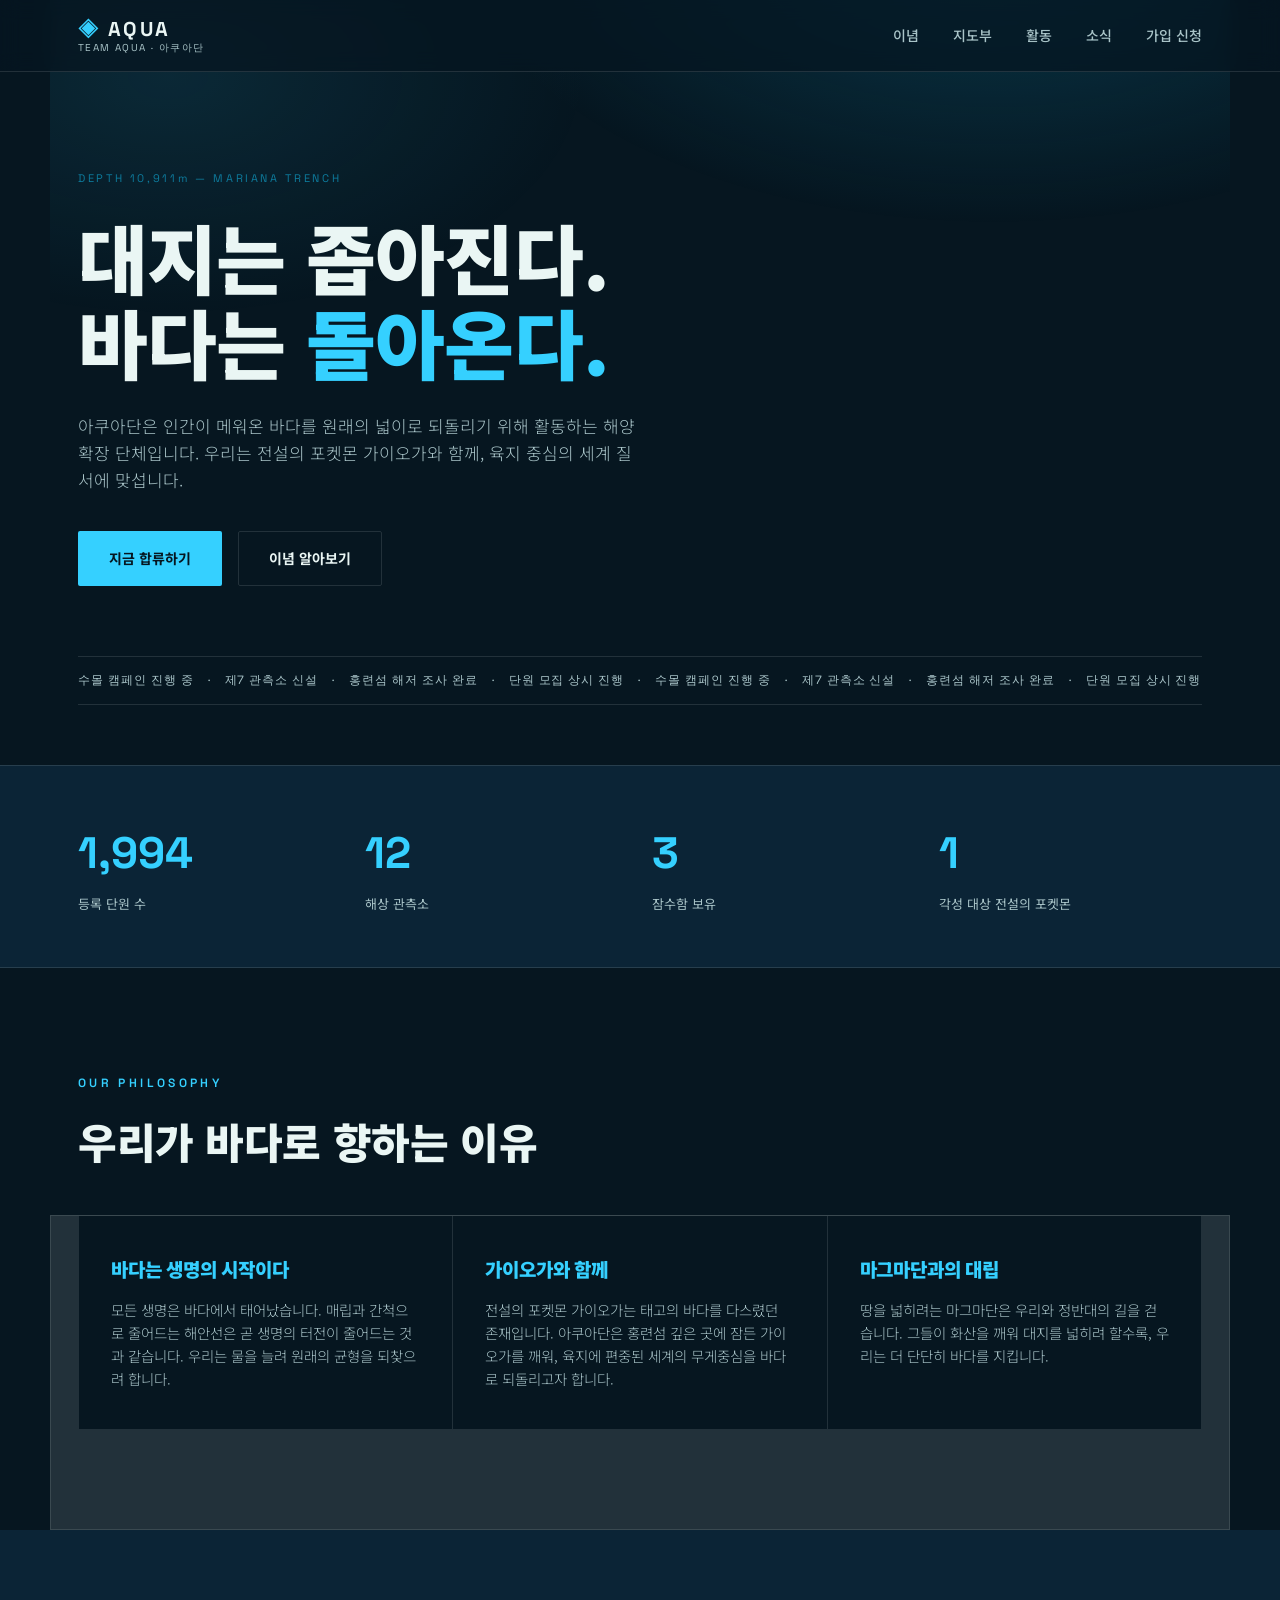
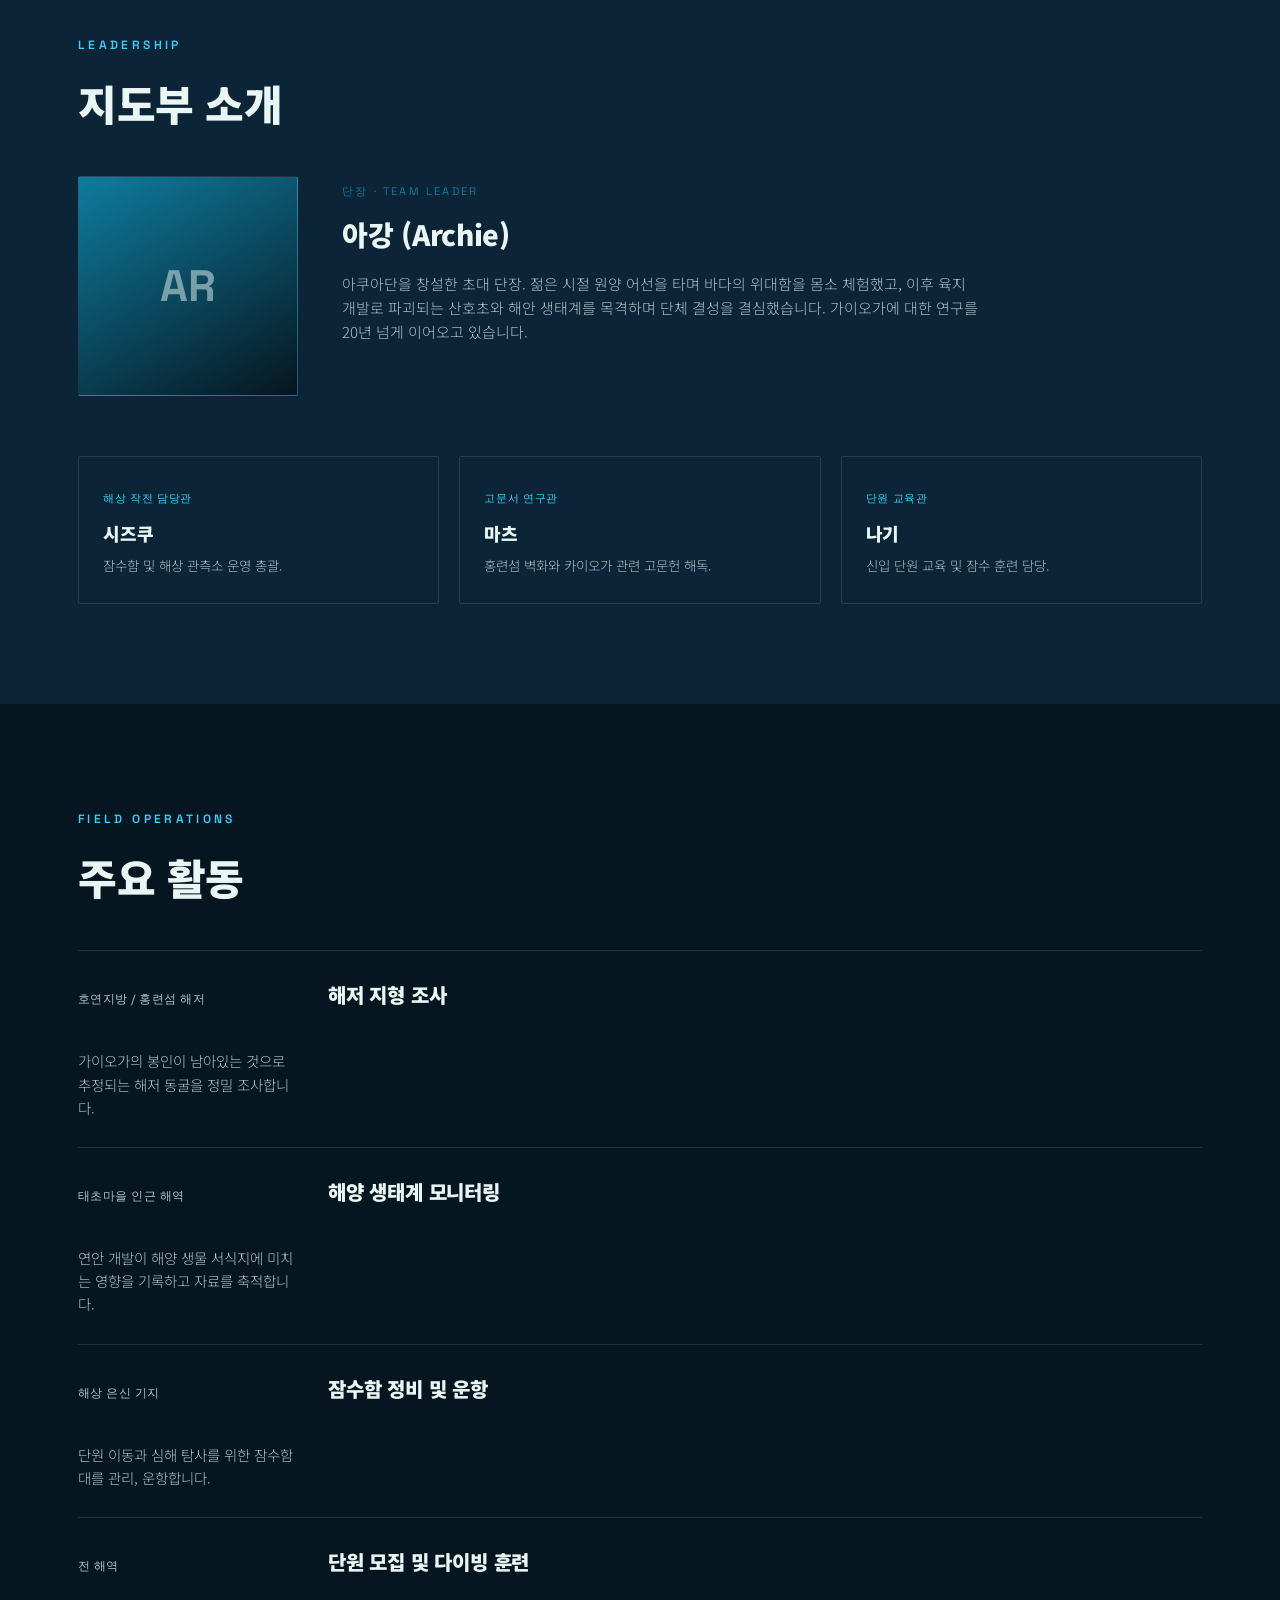
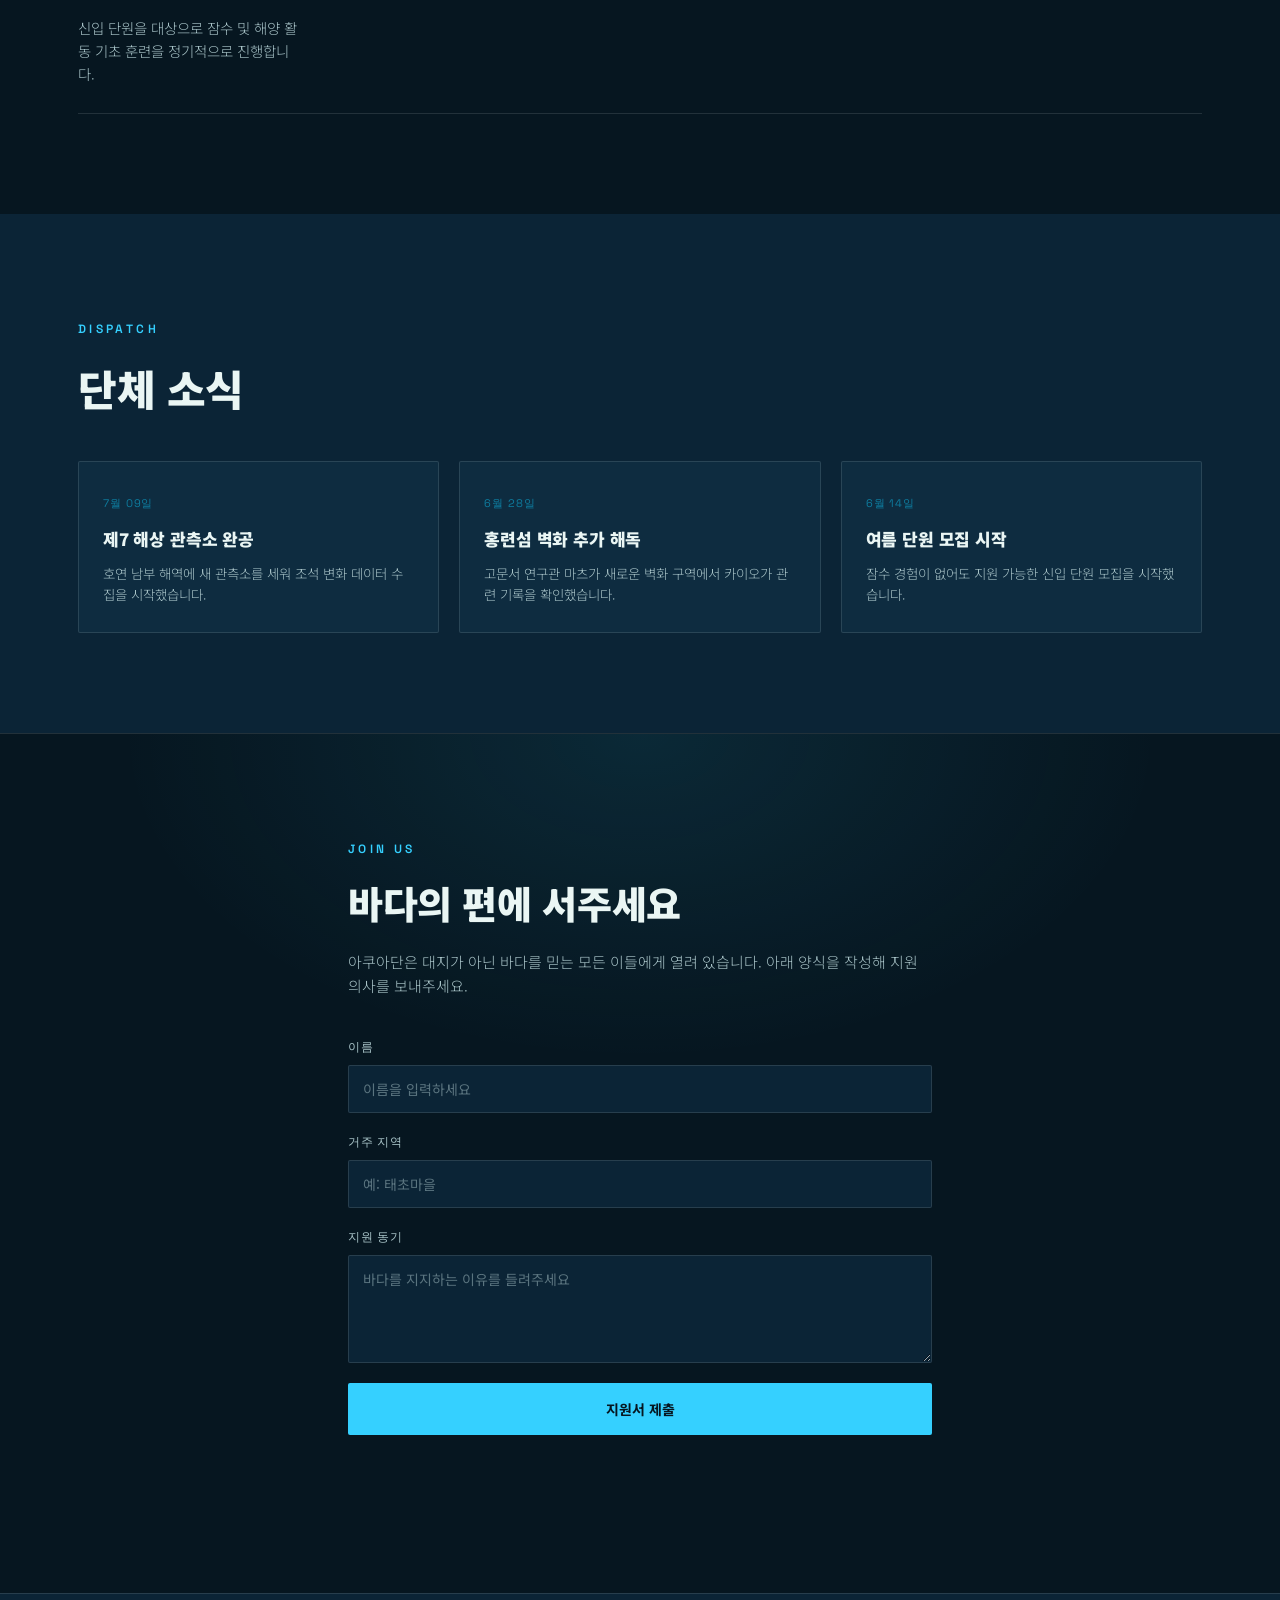
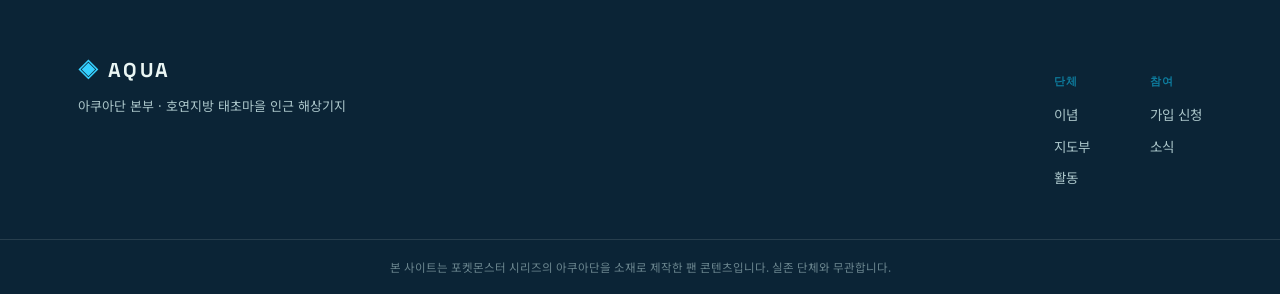
==== commit 9e8370f8: "Update index.html" ====
--- a/index.html
+++ b/index.html
@@ -41,7 +41,7 @@
     </h1>
     <p class="hero-sub">
       아쿠아단은 인간이 메워온 바다를 원래의 넓이로 되돌리기 위해 활동하는 해양 확장 단체입니다.
-      우리는 전설의 포켓몬 카이오가와 함께, 육지 중심의 세계 질서에 맞섭니다.
+      우리는 전설의 포켓몬 가이오가와 함께, 육지 중심의 세계 질서에 맞섭니다.
     </p>
     <div class="hero-actions">
       <a href="#join" class="btn btn-primary">지금 합류하기</a>
@@ -93,8 +93,8 @@
         <p>모든 생명은 바다에서 태어났습니다. 매립과 간척으로 줄어드는 해안선은 곧 생명의 터전이 줄어드는 것과 같습니다. 우리는 물을 늘려 원래의 균형을 되찾으려 합니다.</p>
       </article>
       <article class="mission-card">
-        <h3>카이오가와 함께</h3>
-        <p>전설의 포켓몬 카이오가는 태고의 바다를 다스렸던 존재입니다. 아쿠아단은 홍련섬 깊은 곳에 잠든 카이오가를 깨워, 육지에 편중된 세계의 무게중심을 바다로 되돌리고자 합니다.</p>
+        <h3>가이오가와 함께</h3>
+        <p>전설의 포켓몬 가이오가는 태고의 바다를 다스렸던 존재입니다. 아쿠아단은 홍련섬 깊은 곳에 잠든 가이오가를 깨워, 육지에 편중된 세계의 무게중심을 바다로 되돌리고자 합니다.</p>
       </article>
       <article class="mission-card">
         <h3>마그마단과의 대립</h3>
@@ -114,8 +114,8 @@
       </div>
       <div class="leader-info">
         <span class="leader-role">단장 · TEAM LEADER</span>
-        <h3>마츠부사 (Archie)</h3>
-        <p>아쿠아단을 창설한 초대 단장. 젊은 시절 원양 어선을 타며 바다의 위대함을 몸소 체험했고, 이후 육지 개발로 파괴되는 산호초와 해안 생태계를 목격하며 단체 결성을 결심했습니다. 카이오가에 대한 연구를 20년 넘게 이어오고 있습니다.</p>
+        <h3>아강 (Archie)</h3>
+        <p>아쿠아단을 창설한 초대 단장. 젊은 시절 원양 어선을 타며 바다의 위대함을 몸소 체험했고, 이후 육지 개발로 파괴되는 산호초와 해안 생태계를 목격하며 단체 결성을 결심했습니다. 가이오가에 대한 연구를 20년 넘게 이어오고 있습니다.</p>
       </div>
     </div>
     <div class="admin-grid">
@@ -146,7 +146,7 @@
       <div class="ops-row">
         <span class="ops-loc">호연지방 / 홍련섬 해저</span>
         <h3>해저 지형 조사</h3>
-        <p>카이오가의 봉인이 남아있는 것으로 추정되는 해저 동굴을 정밀 조사합니다.</p>
+        <p>가이오가의 봉인이 남아있는 것으로 추정되는 해저 동굴을 정밀 조사합니다.</p>
       </div>
       <div class="ops-row">
         <span class="ops-loc">태초마을 인근 해역</span>
